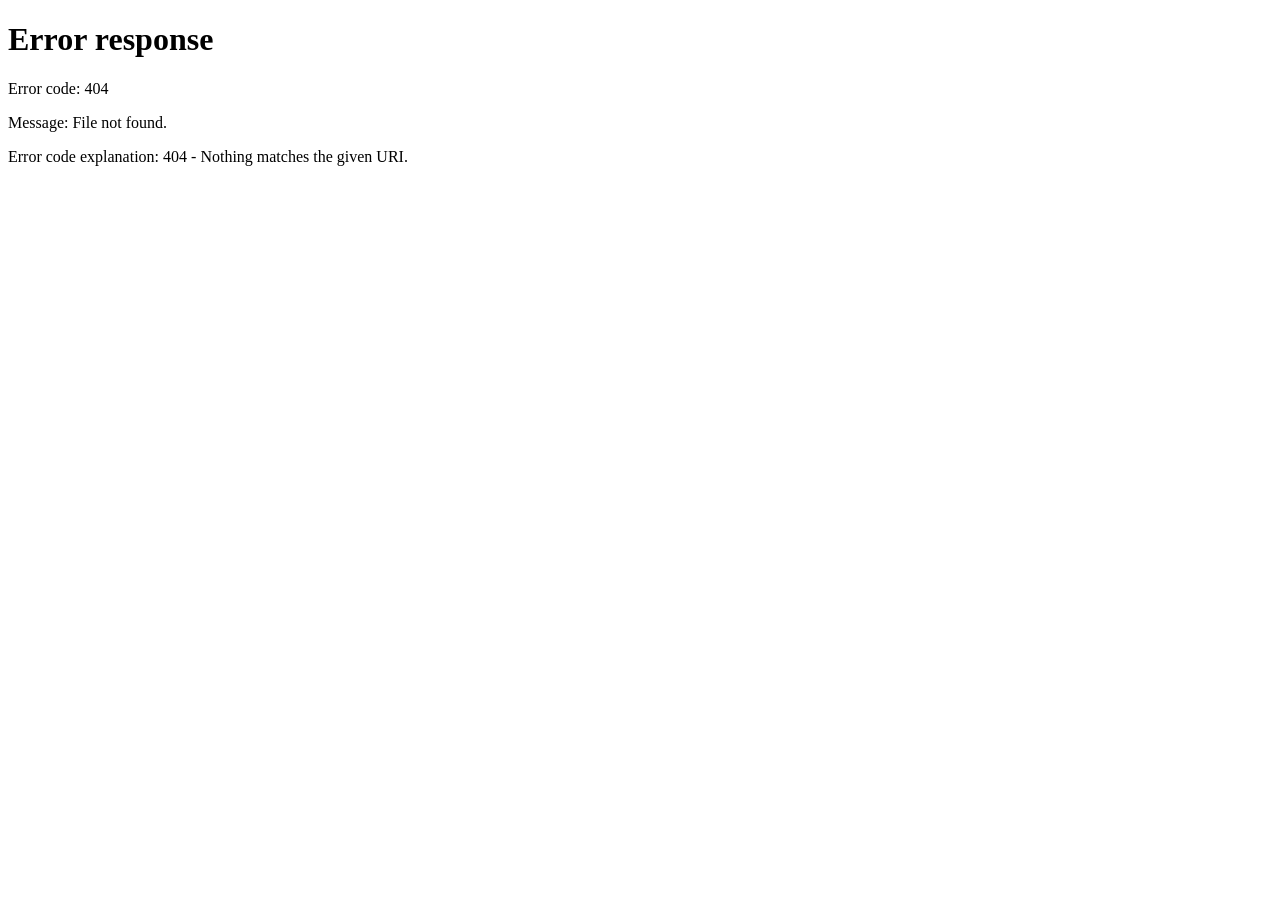
==== index.html @ f10b78bf "Import approved Chinese learning site" ====
<!doctype html><html lang="zh-Hant"><head><meta charset="utf-8"><meta name="viewport" content="width=device-width,initial-scale=1"><title>今日形音義任務｜116</title></head><body><a href="./lab/daily-mission.html">進入今日形音義任務</a><script>location.replace('./lab/daily-mission.html'+location.search+location.hash)</script></body></html>
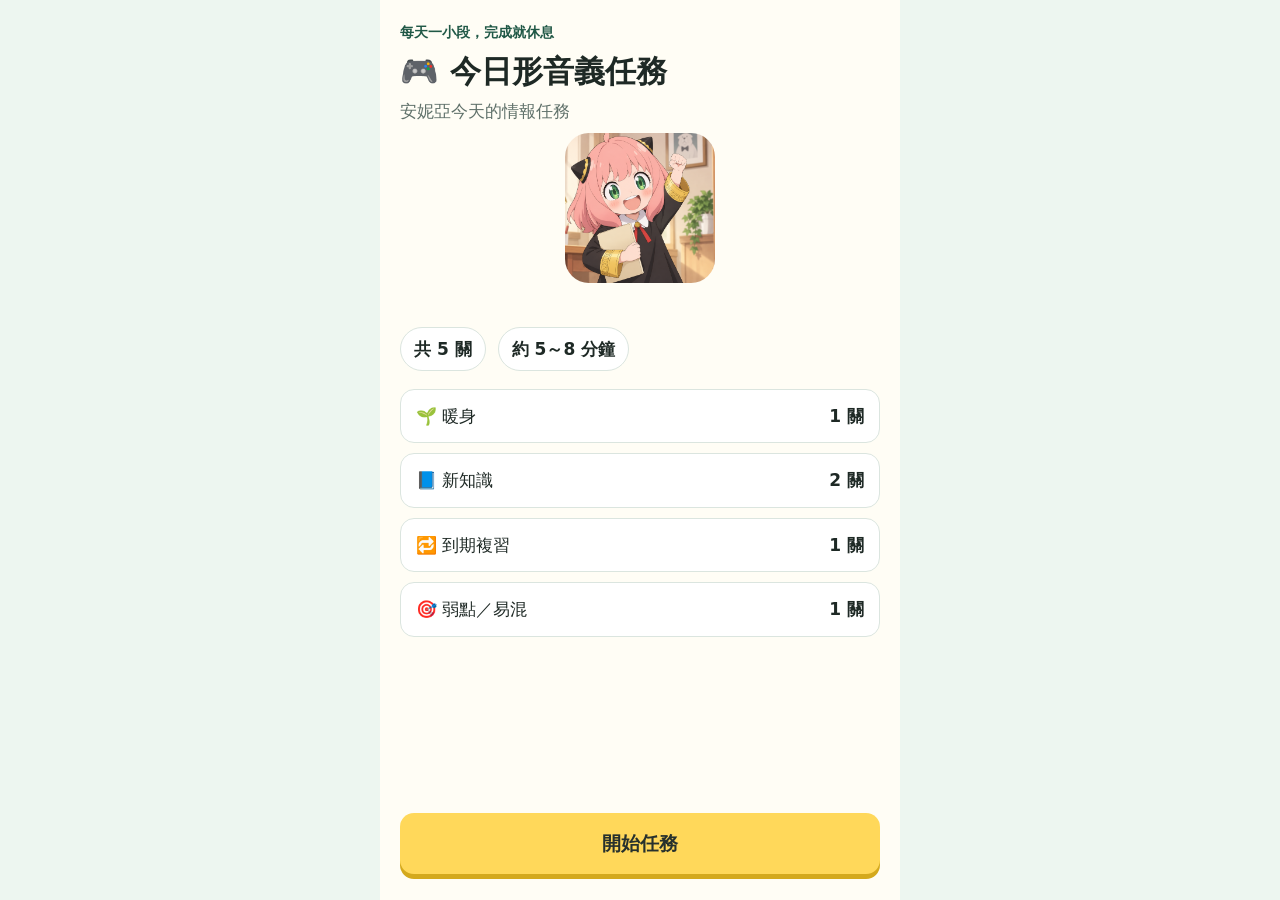
==== commit e1d8a47a: "Add Chinese home screen icon" ====
--- a/index.html
+++ b/index.html
@@ -1 +1 @@
-<!doctype html><html lang="zh-Hant"><head><meta charset="utf-8"><meta name="viewport" content="width=device-width,initial-scale=1"><title>今日形音義任務｜116</title></head><body><a href="./lab/daily-mission.html">進入今日形音義任務</a><script>location.replace('./lab/daily-mission.html'+location.search+location.hash)</script></body></html>+<!doctype html><html lang="zh-Hant"><head><meta charset="utf-8"><meta name="viewport" content="width=device-width,initial-scale=1"><meta name="apple-mobile-web-app-capable" content="yes"><meta name="apple-mobile-web-app-title" content="國文"><link rel="apple-touch-icon" href="./apple-touch-icon.png"><title>今日形音義任務｜116</title></head><body><a href="./lab/daily-mission.html">進入今日形音義任務</a><script>location.replace('./lab/daily-mission.html'+location.search+location.hash)</script></body></html>
